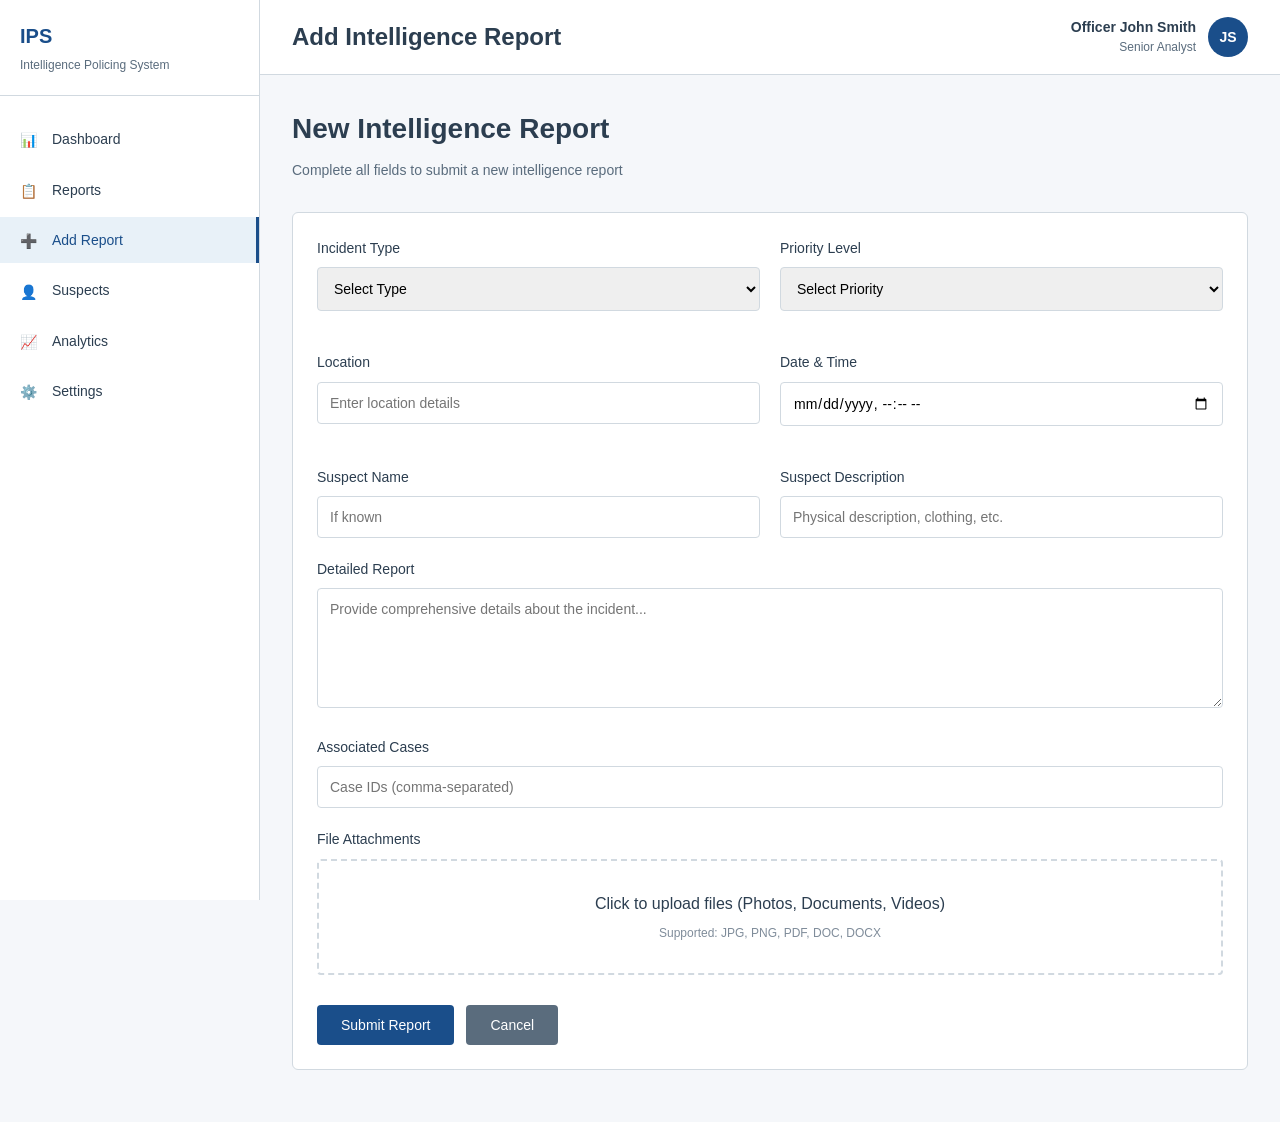
==== frontend/Pages/Dashboard/add-report.html @ 6b04db8f "Finished stage 1 ui, authentaction not concluded, intelligence feature not added" ====
<!DOCTYPE html>
<html lang="en">

<head>
    <meta charset="UTF-8">
    <meta name="viewport" content="width=device-width, initial-scale=1.0">
    <title>Add Report - Intelligence Policing System</title>
    <link rel="stylesheet" href="../../Assets/CSS/styles.css">
    <link rel="stylesheet" href="../../Assets/CSS/layout.css">
</head>

<body>
    <div class="app-layout">
        <aside class="sidebar">
            <div class="sidebar-logo">
                <h2>IPS</h2>
                <p>Intelligence Policing System</p>
            </div>
            <nav>
                <ul class="nav-menu">
                    <li class="nav-item">
                        <a href="dashboard.html" class="nav-link">
                            <span class="nav-icon">📊</span>
                            Dashboard
                        </a>
                    </li>
                    <li class="nav-item">
                        <a href="reports.html" class="nav-link">
                            <span class="nav-icon">📋</span>
                            Reports
                        </a>
                    </li>
                    <li class="nav-item">
                        <a href="add-report.html" class="nav-link active">
                            <span class="nav-icon">➕</span>
                            Add Report
                        </a>
                    </li>
                    <li class="nav-item">
                        <a href="suspects.html" class="nav-link">
                            <span class="nav-icon">👤</span>
                            Suspects
                        </a>
                    </li>
                    <li class="nav-item">
                        <a href="analytics.html" class="nav-link">
                            <span class="nav-icon">📈</span>
                            Analytics
                        </a>
                    </li>
                    <li class="nav-item">
                        <a href="settings.html" class="nav-link">
                            <span class="nav-icon">⚙️</span>
                            Settings
                        </a>
                    </li>
                </ul>
            </nav>
        </aside>

        <main class="main-content">
            <div class="topbar">
                <div class="topbar-title">Add Intelligence Report</div>
                <div class="topbar-user">
                    <div class="user-info">
                        <div class="user-name">Officer John Smith</div>
                        <div class="user-role">Senior Analyst</div>
                    </div>
                    <div class="user-avatar">JS</div>
                </div>
            </div>

            <div class="content-area">
                <div class="page-header">
                    <div class="page-title">New Intelligence Report</div>
                    <div class="page-subtitle">Complete all fields to submit a new intelligence report</div>
                </div>

                <div class="card">
                    <form id="reportForm">
                        <div class="grid-2">
                            <div class="form-group">
                                <label class="form-label" for="incidentType">Incident Type</label>
                                <select id="incidentType" class="form-control" required>
                                    <option value="">Select Type</option>
                                    <option value="suspicious-activity">Suspicious Activity</option>
                                    <option value="intelligence-tip">Intelligence Tip</option>
                                    <option value="surveillance">Surveillance Report</option>
                                    <option value="crime-pattern">Crime Pattern</option>
                                    <option value="public-tip">Public Tip</option>
                                    <option value="informant">Informant Information</option>
                                    <option value="threat">Threat Assessment</option>
                                    <option value="other">Other</option>
                                </select>
                            </div>

                            <div class="form-group">
                                <label class="form-label" for="priority">Priority Level</label>
                                <select id="priority" class="form-control" required>
                                    <option value="">Select Priority</option>
                                    <option value="low">Low</option>
                                    <option value="medium">Medium</option>
                                    <option value="high">High</option>
                                    <option value="critical">Critical</option>
                                </select>
                            </div>

                            <div class="form-group">
                                <label class="form-label" for="location">Location</label>
                                <input type="text" id="location" class="form-control"
                                    placeholder="Enter location details" required>
                            </div>

                            <div class="form-group">
                                <label class="form-label" for="datetime">Date & Time</label>
                                <input type="datetime-local" id="datetime" class="form-control" required>
                            </div>

                            <div class="form-group">
                                <label class="form-label" for="suspectName">Suspect Name</label>
                                <input type="text" id="suspectName" class="form-control" placeholder="If known">
                            </div>

                            <div class="form-group">
                                <label class="form-label" for="suspectDescription">Suspect Description</label>
                                <input type="text" id="suspectDescription" class="form-control"
                                    placeholder="Physical description, clothing, etc.">
                            </div>
                        </div>

                        <div class="form-group">
                            <label class="form-label" for="reportDetails">Detailed Report</label>
                            <textarea id="reportDetails" class="form-control"
                                placeholder="Provide comprehensive details about the incident..." required></textarea>
                        </div>

                        <div class="form-group">
                            <label class="form-label" for="associatedCases">Associated Cases</label>
                            <input type="text" id="associatedCases" class="form-control"
                                placeholder="Case IDs (comma-separated)">
                        </div>

                        <div class="form-group">
                            <label class="form-label">File Attachments</label>
                            <div class="file-upload" onclick="document.getElementById('fileInput').click()">
                                <input type="file" id="fileInput" multiple accept="image/*,.pdf,.doc,.docx">
                                <p>Click to upload files (Photos, Documents, Videos)</p>
                                <p style="font-size: 12px; color: var(--text-light); margin-top: 8px;">
                                    Supported: JPG, PNG, PDF, DOC, DOCX
                                </p>
                            </div>
                            <div id="fileList" style="margin-top: 12px; font-size: 13px; color: var(--text-medium);">
                            </div>
                        </div>

                        <div style="display: flex; gap: 12px; margin-top: 30px;">
                            <button type="submit" class="btn btn-primary">Submit Report</button>
                            <button type="button" class="btn btn-secondary"
                                onclick="window.location.href='reports.html'">
                                Cancel
                            </button>
                        </div>
                    </form>
                </div>
            </div>
        </main>
    </div>

    <script src="../../Srcipts/add-report.js"></script>
</body>

</html>
---- frontend/Assets/CSS/styles.css ----
* {
    margin: 0;
    padding: 0;
    box-sizing: border-box;
}

:root {
    --primary-blue: #1A4E8A;
    --primary-blue-hover: #154073;
    --light-blue: #E8F1F8;
    --text-dark: #2C3E50;
    --text-medium: #5A6C7D;
    --text-light: #7F8C9A;
    --border-color: #D1D9E0;
    --background: #F5F7FA;
    --white: #FFFFFF;
    --success: #28A745;
    --warning: #FFC107;
    --danger: #DC3545;
    --info: #17A2B8;
}

body {
    font-family: 'Segoe UI', Tahoma, Geneva, Verdana, sans-serif;
    background-color: var(--background);
    color: var(--text-dark);
    line-height: 1.6;
}

.container {
    max-width: 1400px;
    margin: 0 auto;
    padding: 20px;
}

.btn {
    padding: 12px 24px;
    border: none;
    border-radius: 4px;
    font-size: 14px;
    font-weight: 500;
    cursor: pointer;
    transition: background-color 0.2s;
    text-decoration: none;
    display: inline-block;
}

.btn-primary {
    background-color: var(--primary-blue);
    color: var(--white);
}

.btn-primary:hover {
    background-color: var(--primary-blue-hover);
}

.btn-secondary {
    background-color: var(--text-medium);
    color: var(--white);
}

.btn-secondary:hover {
    background-color: var(--text-dark);
}

.btn-success {
    background-color: var(--success);
    color: var(--white);
}

.btn-danger {
    background-color: var(--danger);
    color: var(--white);
}

.btn-sm {
    padding: 8px 16px;
    font-size: 13px;
}

.card {
    background-color: var(--white);
    border: 1px solid var(--border-color);
    border-radius: 6px;
    padding: 24px;
    margin-bottom: 20px;
}

.card-header {
    font-size: 18px;
    font-weight: 600;
    margin-bottom: 20px;
    color: var(--text-dark);
}

.form-group {
    margin-bottom: 20px;
}

.form-label {
    display: block;
    margin-bottom: 8px;
    font-weight: 500;
    color: var(--text-dark);
    font-size: 14px;
}

.form-control {
    width: 100%;
    padding: 12px;
    border: 1px solid var(--border-color);
    border-radius: 4px;
    font-size: 14px;
    font-family: inherit;
}

.form-control:focus {
    outline: none;
    border-color: var(--primary-blue);
}

select.form-control {
    cursor: pointer;
}

textarea.form-control {
    min-height: 120px;
    resize: vertical;
}

.table-container {
    overflow-x: auto;
}

table {
    width: 100%;
    border-collapse: collapse;
    background-color: var(--white);
}

thead {
    background-color: var(--light-blue);
}

th {
    padding: 14px;
    text-align: left;
    font-weight: 600;
    color: var(--text-dark);
    font-size: 14px;
    border-bottom: 2px solid var(--border-color);
}

td {
    padding: 14px;
    border-bottom: 1px solid var(--border-color);
    font-size: 14px;
}

.badge {
    padding: 4px 12px;
    border-radius: 12px;
    font-size: 12px;
    font-weight: 500;
    display: inline-block;
}

.badge-success {
    background-color: var(--success);
    color: var(--white);
}

.badge-warning {
    background-color: var(--warning);
    color: var(--text-dark);
}

.badge-danger {
    background-color: var(--danger);
    color: var(--white);
}

.badge-info {
    background-color: var(--info);
    color: var(--white);
}

.stat-card {
    background-color: var(--white);
    border: 1px solid var(--border-color);
    border-radius: 6px;
    padding: 24px;
    text-align: center;
}

.stat-number {
    font-size: 36px;
    font-weight: 700;
    color: var(--primary-blue);
    margin-bottom: 8px;
}

.stat-label {
    font-size: 14px;
    color: var(--text-medium);
    font-weight: 500;
}

.search-bar {
    display: flex;
    gap: 12px;
    margin-bottom: 20px;
    flex-wrap: wrap;
}

.search-bar input {
    flex: 1;
    min-width: 250px;
}

.filter-group {
    display: flex;
    gap: 12px;
    flex-wrap: wrap;
    align-items: center;
}

.info-row {
    display: flex;
    padding: 12px 0;
    border-bottom: 1px solid var(--border-color);
}

.info-label {
    font-weight: 600;
    width: 180px;
    color: var(--text-dark);
}

.info-value {
    flex: 1;
    color: var(--text-medium);
}

.grid-2 {
    display: grid;
    grid-template-columns: repeat(auto-fit, minmax(300px, 1fr));
    gap: 20px;
}

.grid-4 {
    display: grid;
    grid-template-columns: repeat(auto-fit, minmax(240px, 1fr));
    gap: 20px;
    margin-bottom: 30px;
}

.file-upload {
    border: 2px dashed var(--border-color);
    padding: 30px;
    text-align: center;
    border-radius: 4px;
    cursor: pointer;
}

.file-upload:hover {
    border-color: var(--primary-blue);
    background-color: var(--light-blue);
}

.file-upload input[type="file"] {
    display: none;
}

.chart-container {
    background-color: var(--white);
    padding: 24px;
    border: 1px solid var(--border-color);
    border-radius: 6px;
    margin-bottom: 20px;
}

.chart-container canvas {
    max-height: 300px;
}

.profile-photo {
    width: 150px;
    height: 150px;
    border-radius: 8px;
    background-color: var(--border-color);
    display: flex;
    align-items: center;
    justify-content: center;
    color: var(--text-light);
    font-size: 14px;
    margin-bottom: 20px;
}

.section-title {
    font-size: 20px;
    font-weight: 600;
    margin: 30px 0 20px 0;
    color: var(--text-dark);
}

.evidence-preview {
    display: flex;
    gap: 12px;
    flex-wrap: wrap;
}

.evidence-item {
    width: 120px;
    height: 120px;
    border: 1px solid var(--border-color);
    border-radius: 4px;
    display: flex;
    align-items: center;
    justify-content: center;
    background-color: var(--light-blue);
    color: var(--text-medium);
    font-size: 12px;
}
---- frontend/Assets/CSS/layout.css ----
.app-layout {
    display: flex;
    min-height: 100vh;
}

.sidebar {
    width: 260px;
    background-color: var(--white);
    border-right: 1px solid var(--border-color);
    padding: 20px 0;
    position: fixed;
    height: 100vh;
    overflow-y: auto;
}

.sidebar-logo {
    padding: 0 20px 20px 20px;
    border-bottom: 1px solid var(--border-color);
    margin-bottom: 20px;
}

.sidebar-logo h2 {
    color: var(--primary-blue);
    font-size: 20px;
    font-weight: 700;
}

.sidebar-logo p {
    color: var(--text-medium);
    font-size: 12px;
    margin-top: 4px;
}

.nav-menu {
    list-style: none;
}

.nav-item {
    margin-bottom: 4px;
}

.nav-link {
    display: flex;
    align-items: center;
    padding: 12px 20px;
    color: var(--text-dark);
    text-decoration: none;
    font-size: 14px;
    font-weight: 500;
    transition: background-color 0.2s;
}

.nav-link:hover {
    background-color: var(--light-blue);
}

.nav-link.active {
    background-color: var(--light-blue);
    color: var(--primary-blue);
    border-right: 3px solid var(--primary-blue);
}

.nav-icon {
    width: 20px;
    height: 20px;
    margin-right: 12px;
}

.main-content {
    flex: 1;
    margin-left: 260px;
}

.topbar {
    background-color: var(--white);
    border-bottom: 1px solid var(--border-color);
    padding: 16px 32px;
    display: flex;
    justify-content: space-between;
    align-items: center;
}

.topbar-title {
    font-size: 24px;
    font-weight: 600;
    color: var(--text-dark);
}

.topbar-user {
    display: flex;
    align-items: center;
    gap: 12px;
}

.user-avatar {
    width: 40px;
    height: 40px;
    border-radius: 50%;
    background-color: var(--primary-blue);
    color: var(--white);
    display: flex;
    align-items: center;
    justify-content: center;
    font-weight: 600;
    font-size: 14px;
}

.user-info {
    text-align: right;
}

.user-name {
    font-weight: 600;
    font-size: 14px;
    color: var(--text-dark);
}

.user-role {
    font-size: 12px;
    color: var(--text-medium);
}

.content-area {
    padding: 32px;
}

.page-header {
    margin-bottom: 30px;
}

.page-title {
    font-size: 28px;
    font-weight: 600;
    color: var(--text-dark);
    margin-bottom: 8px;
}

.page-subtitle {
    font-size: 14px;
    color: var(--text-medium);
}

@media (max-width: 768px) {
    .sidebar {
        width: 0;
        overflow: hidden;
    }

    .main-content {
        margin-left: 0;
    }

    .topbar {
        padding: 16px;
    }

    .content-area {
        padding: 20px;
    }

    .grid-4 {
        grid-template-columns: repeat(auto-fit, minmax(150px, 1fr));
    }
}
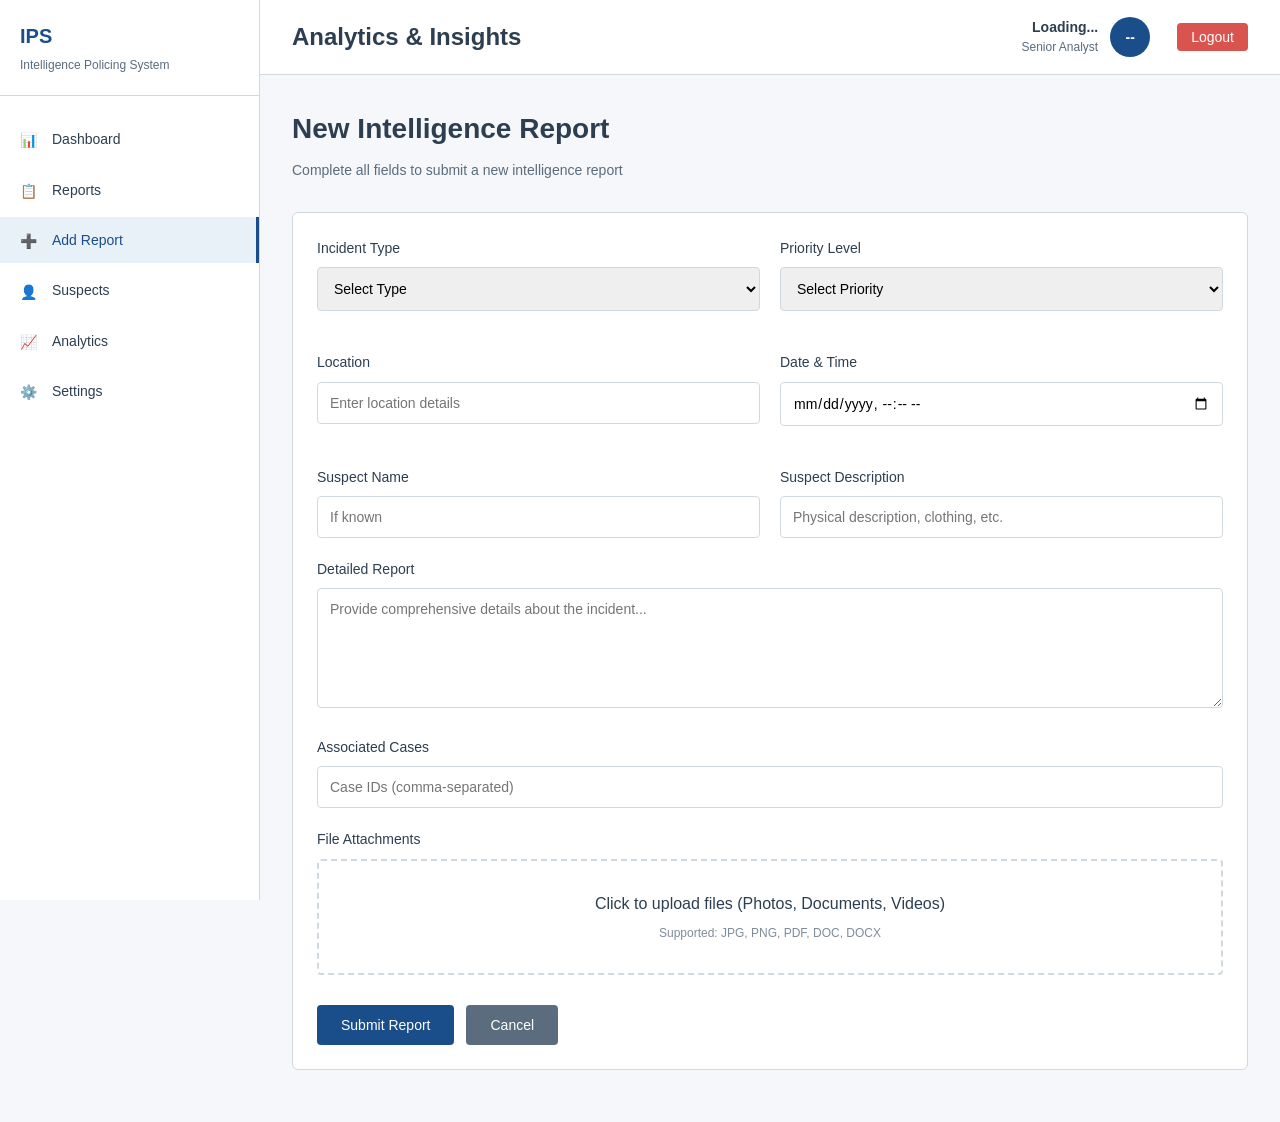
==== commit b725f2c9: "Finished authenction, Pr0ject Completegit add . YAYgit add .git add .!" ====
--- a/frontend/Pages/Dashboard/add-report.html
+++ b/frontend/Pages/Dashboard/add-report.html
@@ -60,13 +60,15 @@
 
         <main class="main-content">
             <div class="topbar">
-                <div class="topbar-title">Add Intelligence Report</div>
+                <div class="topbar-title">Analytics & Insights</div>
+            
                 <div class="topbar-user">
                     <div class="user-info">
-                        <div class="user-name">Officer John Smith</div>
-                        <div class="user-role">Senior Analyst</div>
+                        <div class="user-name" id="userName">Loading...</div>
+                        <div class="user-role" id="userRole">Senior Analyst</div>
                     </div>
-                    <div class="user-avatar">JS</div>
+                    <div class="user-avatar" id="userAvatar">--</div>
+                    <button id="logoutBtn" class="logout-btn">Logout</button>
                 </div>
             </div>
 
@@ -167,6 +169,7 @@
     </div>
 
     <script src="../../Srcipts/add-report.js"></script>
+    <script src="../../Srcipts/auth-user.js"></script>
 </body>
 
 </html>
--- a/frontend/Assets/CSS/layout.css
+++ b/frontend/Assets/CSS/layout.css
@@ -120,6 +120,22 @@
     color: var(--text-medium);
 }
 
+.logout-btn {
+    margin-left: 15px;
+    padding: 6px 14px;
+    background: #d9534f;
+    border: none;
+    color: white;
+    border-radius: 4px;
+    cursor: pointer;
+    font-size: 14px;
+    transition: 0.2s ease-in-out;
+}
+
+.logout-btn:hover {
+    background: #c9302c;
+}
+
 .content-area {
     padding: 32px;
 }
